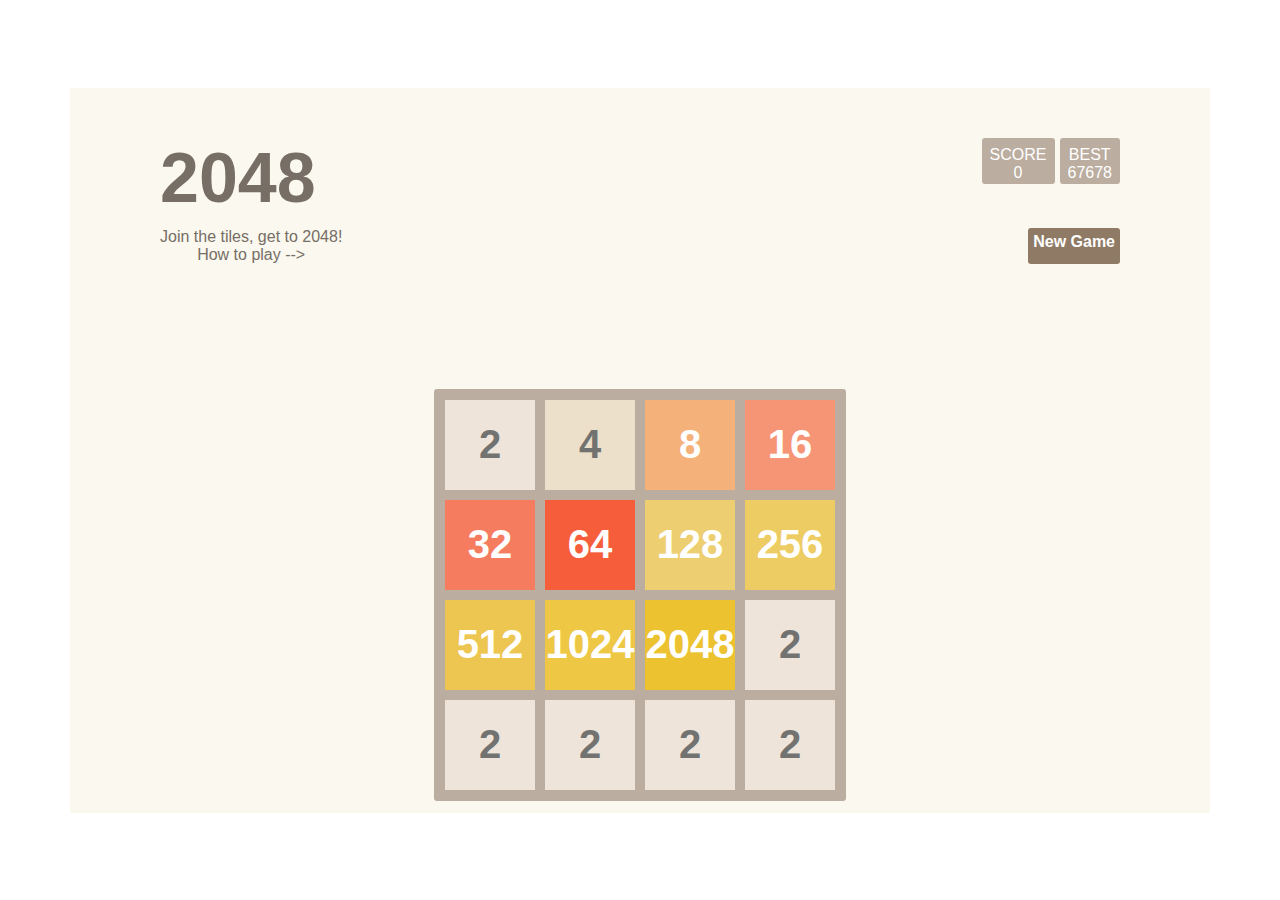
==== index.html @ 2136bf6a "made skeleton using html css" ====
<!DOCTYPE html>
<html lang="en">

<head>
  <meta charset="UTF-8">
  <meta name="viewport" content="width=device-width, initial-scale=1.0">
  <title>2048</title>
  <link rel="stylesheet" href="style.css">
</head>

<body>
  <div class="canvas">
    <div class="head">
      <h1>2048</h1>
      <div class="scores">
        <div class="scoreBoard" ><div>SCORE</div><div>0</div></div>
        <div class="scoreBoard"><div>BEST</div><div>67678</div></div>
      </div>
    </div>
    <div class="head">
      <div class="subtitle">
        Join the tiles, get to <span></span>2048! <br/>
        How to play --></span>
      </div>
      <div class="newgame">New Game </div>
    </div>
    <div id="board">
      <div class="tile x2">2</div>
      <div class="tile x4">4</div>
      <div class="tile x8">8</div>
      <div class="tile x16">16</div>
      <div class="tile x32">32</div>
      <div class="tile x64">64</div>
      <div class="tile x128">128</div>
      <div class="tile x256">256</div>
      <div class="tile x512">512</div>
      <div class="tile x1024">1024</div>
      <div class="tile x2048">2048</div>
      <div class="tile x2">2</div>
      <div class="tile x2">2</div>
      <div class="tile x2">2</div>
      <div class="tile x2">2</div>
      <div class="tile x2">2</div>
    </div>
  </div>
</body>

</html>
---- style.css ----
body {
  font-family: Arial, sans-serif;
  text-align: center;
  margin: 0;
  padding: 0px;
  display: flex;
  align-items: center;
  justify-content: center;
  height: 100vh;
  overflow: hidden;
}

.canvas {
  background-color: #faf8ef;
  width: 75%;
  height: 75vh;
  padding-left: 7%;
  padding-right: 7%;
  padding-top: 50px;
}

.head {
  display: flex;
  justify-content: space-between;
  padding-bottom: 10px;
}

.head h1 {
  text-align: left;
  font-size: 70px;
  font-weight: bold;
  margin: 0;
  color: #776e65;
}

.subtitle {
  color: #776e65;
}

.subtitle span {
  font-weight: bold;
  font-size: 10px;
}

.scores {
  display: flex;
  gap: 5px;
  color: white;
}

.scoreBoard {
  background-color: #bbada0;
  height: 30px;
  padding: 8px;
  border-radius: 3px;
}

.newgame {
  padding: 5px;
  background-color: #8f7a66;
  color: white;
  font-weight: bold;
  border-radius: 3px;
}

#board {
  width: 400px;
  height: 400px;

  background-color: #cdc1b5;
  border: 6px solid #bbada0;
  border-radius: 3px;

  margin: 0 auto;
  margin-top: 12%;
  display: flex;
  flex-wrap: wrap;
}

.tile {
  width: 90px;
  height: 90px;
  border: 5px solid #bbada0;

  font-size: 40px;
  font-weight: bold;
  display: flex;
  justify-content: center;
  align-items: center;
}

/* tile colors */

.x2 {
  background-color: #eee4da;
  color: #727371;
}

.x4 {
  background-color: #ece0ca;
  color: #727371;
}

.x8 {
  background-color: #f4b17a;
  color: white;
}

.x16{
  background-color: #f59575;
  color: white;
}

.x32{
  background-color: #f57c5f;
  color: white;
}

.x64{
  background-color: #f65d3b;
  color: white;
}

.x128{
  background-color: #edce71;
  color: white;
}

.x256{
  background-color: #edcc63;
  color: white;
}

.x512{
  background-color: #edc651;
  color: white;
}

.x1024{
  background-color: #eec744;
  color: white;
}

.x2048{
  background-color: #ecc230;
  color: white;
}

/*  */
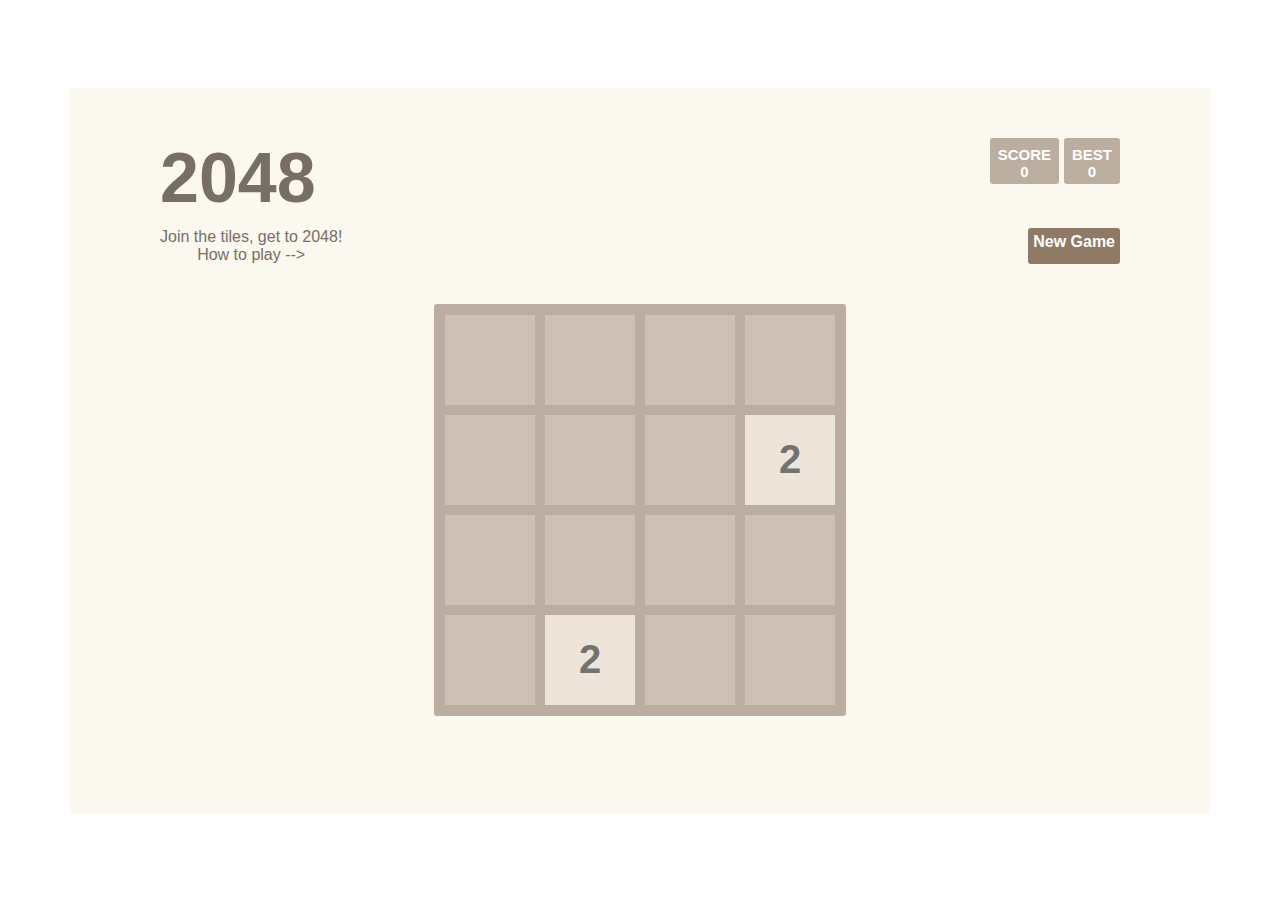
==== commit dc6166c8: "done all functionalities" ====
--- a/index.html
+++ b/index.html
@@ -13,8 +13,8 @@
     <div class="head">
       <h1>2048</h1>
       <div class="scores">
-        <div class="scoreBoard" ><div>SCORE</div><div>0</div></div>
-        <div class="scoreBoard"><div>BEST</div><div>67678</div></div>
+        <div class="scoreBoard" ><div>SCORE</div><div id="score" >0</div></div>
+        <div class="scoreBoard"><div>BEST</div><div id="best">0</div></div>
       </div>
     </div>
     <div class="head">
@@ -22,27 +22,13 @@
         Join the tiles, get to <span></span>2048! <br/>
         How to play --></span>
       </div>
-      <div class="newgame">New Game </div>
+      <div class="newgame" onclick="restart()">New Game </div>
     </div>
     <div id="board">
-      <div class="tile x2">2</div>
-      <div class="tile x4">4</div>
-      <div class="tile x8">8</div>
-      <div class="tile x16">16</div>
-      <div class="tile x32">32</div>
-      <div class="tile x64">64</div>
-      <div class="tile x128">128</div>
-      <div class="tile x256">256</div>
-      <div class="tile x512">512</div>
-      <div class="tile x1024">1024</div>
-      <div class="tile x2048">2048</div>
-      <div class="tile x2">2</div>
-      <div class="tile x2">2</div>
-      <div class="tile x2">2</div>
-      <div class="tile x2">2</div>
-      <div class="tile x2">2</div>
+      
     </div>
   </div>
+  <script src="script.js"></script>
 </body>
 
 </html>--- a/style.css
+++ b/style.css
@@ -53,6 +53,8 @@
   height: 30px;
   padding: 8px;
   border-radius: 3px;
+  font-size: 15px;
+  font-weight: bold;
 }
 
 .newgame {
@@ -61,6 +63,7 @@
   color: white;
   font-weight: bold;
   border-radius: 3px;
+  cursor: pointer;
 }
 
 #board {
@@ -72,7 +75,7 @@
   border-radius: 3px;
 
   margin: 0 auto;
-  margin-top: 12%;
+  margin-top: 30px;
   display: flex;
   flex-wrap: wrap;
 }
@@ -106,44 +109,64 @@
   color: white;
 }
 
-.x16{
+.x16 {
   background-color: #f59575;
   color: white;
 }
 
-.x32{
+.x32 {
   background-color: #f57c5f;
   color: white;
 }
 
-.x64{
+.x64 {
   background-color: #f65d3b;
   color: white;
 }
 
-.x128{
+.x128 {
   background-color: #edce71;
   color: white;
 }
 
-.x256{
+.x256 {
   background-color: #edcc63;
   color: white;
 }
 
-.x512{
+.x512 {
   background-color: #edc651;
   color: white;
 }
 
-.x1024{
+.x1024 {
   background-color: #eec744;
   color: white;
 }
 
-.x2048{
+.x2048 {
   background-color: #ecc230;
   color: white;
 }
 
-/*  */+.xxx {
+  background-color: #fe3d3d;
+  color: white;
+}
+
+/*  */
+
+.gameover {
+  height: 40%;
+  width: 90%;
+  margin-top: 35%;
+  margin-left: 5%;
+  border-radius: 5px;
+  background-color: white;
+  display: flex;
+  flex-direction: column;
+  justify-content: center;
+  align-items: center;
+  font-size: 45px;
+}
+
